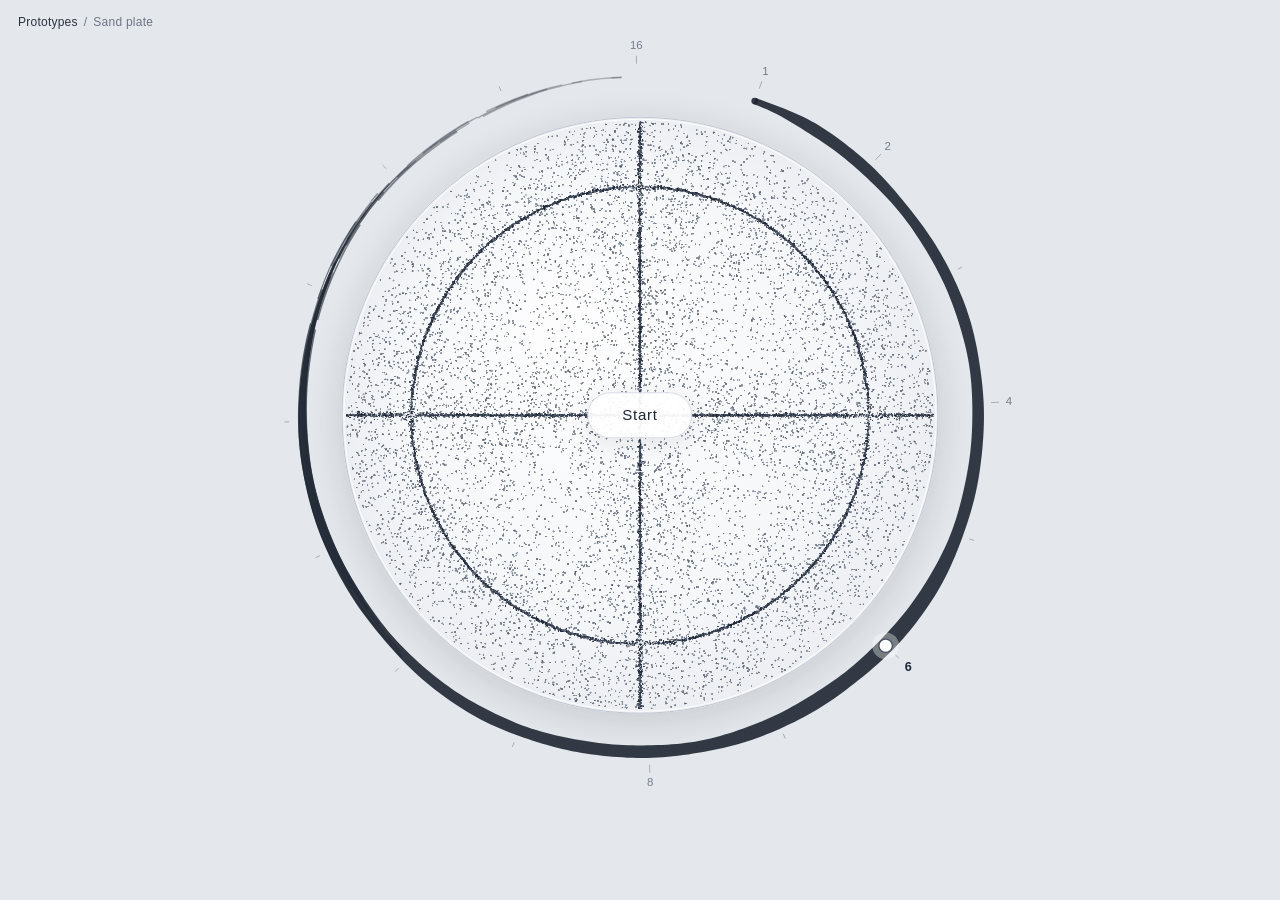
==== prototypes/plate/index.html @ 2da8bfda "Add ambient instrument prototypes combined as three rooms Water, Sand and Glass share one audio sess" ====
<!doctype html>
<html lang="en">
  <head>
    <meta charset="utf-8" />
    <meta name="viewport" content="width=device-width, initial-scale=1, viewport-fit=cover" />
    <meta name="theme-color" content="#e4e7eb" />
    <title>Sand plate</title>
    <link rel="icon" href="data:," />
    <link rel="stylesheet" href="./style.css" />
  </head>
  <body>
    <canvas id="plate-layer" class="layer" aria-hidden="true"></canvas>
    <canvas id="guide-layer" class="layer" aria-hidden="true"></canvas>
    <canvas id="sand-layer" class="layer" aria-hidden="true"></canvas>
    <canvas
      id="ring-layer"
      class="layer interactive"
      tabindex="0"
      role="application"
      aria-label="Sand plate. Drag through the sand to play. Drag the ring to choose an overtone of the drone. Tap to strike. Arrow keys change the overtone."
    ></canvas>

    <header class="top">
      <nav id="crumb" class="crumb" aria-label="Breadcrumb">
        <a href="../index.html">Prototypes</a>
        <span aria-hidden="true">/</span>
        <span>Sand plate</span>
      </nav>
      <p id="readout" class="readout" aria-live="polite">Harmonic 6 · 660 Hz</p>
    </header>

    <button id="start" class="start" type="button">Start</button>

    <div id="dock" class="dock">
      <div class="hint">
        <p>Drag through the sand to play. Tap to strike.</p>
        <p>The ring picks one overtone of the drone. The sand settles where the plate is still.</p>
      </div>
      <section class="strip" aria-label="Controls">
        <div class="field">
          <span class="field-label">Second</span>
          <div class="segmented" role="group" aria-label="Second string" data-control="second">
            <button type="button" data-value="pa">Pa <small>3/2</small></button>
            <button type="button" data-value="ma">Ma <small>4/3</small></button>
          </div>
        </div>
        <button id="breath" class="toggle" type="button" aria-pressed="false">Breath</button>
      </section>
    </div>

    <p id="notice" class="notice" role="status" hidden></p>

    <script type="module" src="./main.js"></script>
  </body>
</html>
---- prototypes/plate/style.css ----
:root {
  --page: #e4e7eb;
  --panel: #ffffff;
  --ink: #1e2633;
  --text: #2b3442;
  --muted: #6b7686;
  --line: #d7dce2;
  --segment: #eef1f4;
  --accent: #334155;
  color-scheme: light;
}

* {
  box-sizing: border-box;
}

html,
body {
  margin: 0;
  height: 100%;
}

body {
  background: var(--page);
  color: var(--text);
  font: 300 13px/1.3 -apple-system, BlinkMacSystemFont, "Helvetica Neue", "Segoe UI", Roboto, Arial, sans-serif;
  overflow: hidden;
  overscroll-behavior: none;
  -webkit-font-smoothing: antialiased;
  -webkit-tap-highlight-color: transparent;
  -webkit-user-select: none;
  user-select: none;
}

.layer {
  position: fixed;
  inset: 0;
  width: 100%;
  height: 100%;
  display: block;
  pointer-events: none;
}

.layer.interactive {
  pointer-events: auto;
  touch-action: none;
  outline: none;
}

.top {
  position: fixed;
  top: 0;
  left: 0;
  right: 0;
  z-index: 2;
  display: grid;
  grid-template-columns: 1fr auto 1fr;
  align-items: center;
  padding: max(14px, env(safe-area-inset-top)) 18px 0;
  pointer-events: none;
}

.crumb {
  grid-column: 1;
  justify-self: start;
  display: flex;
  gap: 6px;
  font-size: 12px;
  letter-spacing: 0.02em;
  color: var(--muted);
  white-space: nowrap;
  pointer-events: auto;
}

.crumb a {
  color: var(--text);
  text-decoration: none;
}

.crumb a:hover {
  text-decoration: underline;
  text-underline-offset: 3px;
}

.readout {
  grid-column: 2;
  margin: 0;
  font-size: 13px;
  font-weight: 400;
  font-variant-numeric: tabular-nums;
  color: var(--ink);
  white-space: nowrap;
  transition: opacity 1.2s ease;
}

.start {
  position: fixed;
  left: 50%;
  top: 45%;
  z-index: 3;
  transform: translate(-50%, -50%);
  padding: 12px 34px;
  border: 1px solid var(--line);
  border-radius: 999px;
  background: rgba(255, 255, 255, 0.94);
  color: var(--ink);
  font: inherit;
  font-size: 15px;
  font-weight: 400;
  letter-spacing: 0.05em;
  box-shadow: 0 6px 24px rgba(30, 41, 59, 0.1);
  cursor: pointer;
  transition:
    opacity 0.7s ease,
    border-color 0.3s ease,
    box-shadow 0.3s ease;
}

.start:hover {
  border-color: #b9c2cc;
  box-shadow: 0 8px 28px rgba(30, 41, 59, 0.14);
}

.start.leaving {
  opacity: 0;
  pointer-events: none;
}

.dock {
  position: fixed;
  left: 0;
  right: 0;
  bottom: 0;
  z-index: 2;
  display: flex;
  flex-direction: column;
  align-items: center;
  gap: 10px;
  padding: 0 12px calc(14px + env(safe-area-inset-bottom));
  pointer-events: none;
  transition: opacity 1.2s ease;
}

body:not(.started) .dock,
body:not(.started) .readout {
  opacity: 0;
  visibility: hidden;
}

.hint {
  max-width: 40em;
  text-wrap: balance;
  font-size: 12px;
  text-align: center;
  color: var(--muted);
}

.hint p {
  margin: 0;
}

.hint p + p {
  margin-top: 2px;
}

.strip {
  display: flex;
  flex-wrap: wrap;
  justify-content: center;
  align-items: center;
  gap: 10px 20px;
  max-width: min(100%, 1060px);
  padding: 8px 16px;
  border: 1px solid rgba(203, 210, 219, 0.75);
  border-radius: 14px;
  background: var(--panel);
  box-shadow: 0 4px 18px rgba(30, 41, 59, 0.06);
  pointer-events: auto;
  touch-action: manipulation;
}

.field {
  display: flex;
  align-items: center;
  gap: 8px;
}

.field-label {
  font-size: 11px;
  letter-spacing: 0.04em;
  color: var(--muted);
}

.segmented {
  display: inline-flex;
  padding: 2px;
  border-radius: 9px;
  background: var(--segment);
}

.segmented button {
  min-width: 32px;
  padding: 6px 10px;
  border: 0;
  border-radius: 7px;
  background: transparent;
  color: var(--muted);
  font: inherit;
  font-size: 12.5px;
  white-space: nowrap;
  cursor: pointer;
  transition:
    background 0.35s ease,
    color 0.35s ease,
    box-shadow 0.35s ease;
}

.segmented button[aria-pressed="true"] {
  background: #ffffff;
  color: var(--ink);
  box-shadow: 0 1px 3px rgba(30, 41, 59, 0.12);
}

.segmented small {
  margin-left: 2px;
  font-size: 10px;
  opacity: 0.7;
}

.toggle {
  display: inline-flex;
  align-items: center;
  gap: 7px;
  padding: 6px 13px;
  border: 1px solid var(--line);
  border-radius: 999px;
  background: #ffffff;
  color: var(--muted);
  font: inherit;
  font-size: 12.5px;
  cursor: pointer;
  transition:
    border-color 0.4s ease,
    color 0.4s ease;
}

.toggle::before {
  content: "";
  width: 6px;
  height: 6px;
  border-radius: 50%;
  background: #cbd2da;
  transition: background 0.4s ease;
}

.toggle[aria-pressed="true"] {
  border-color: #94a3b8;
  color: var(--ink);
}

.toggle[aria-pressed="true"]::before {
  background: var(--accent);
}

:focus-visible {
  outline: 2px solid #94a3b8;
  outline-offset: 2px;
}

.notice {
  position: fixed;
  left: 50%;
  top: 56px;
  z-index: 4;
  transform: translateX(-50%);
  margin: 0;
  padding: 8px 14px;
  border: 1px solid var(--line);
  border-radius: 10px;
  background: var(--panel);
  color: var(--text);
  font-size: 12.5px;
}

@media (max-width: 640px) {
  .top {
    grid-template-columns: auto 1fr;
    gap: 12px;
  }

  .crumb + .readout {
    justify-self: end;
  }

  .dock {
    padding: 0 10px calc(10px + env(safe-area-inset-bottom));
    gap: 8px;
  }

  .hint {
    font-size: 11px;
  }

  .strip {
    gap: 8px 14px;
    padding: 8px 12px;
  }

  .segmented button {
    padding: 6px 9px;
  }
}
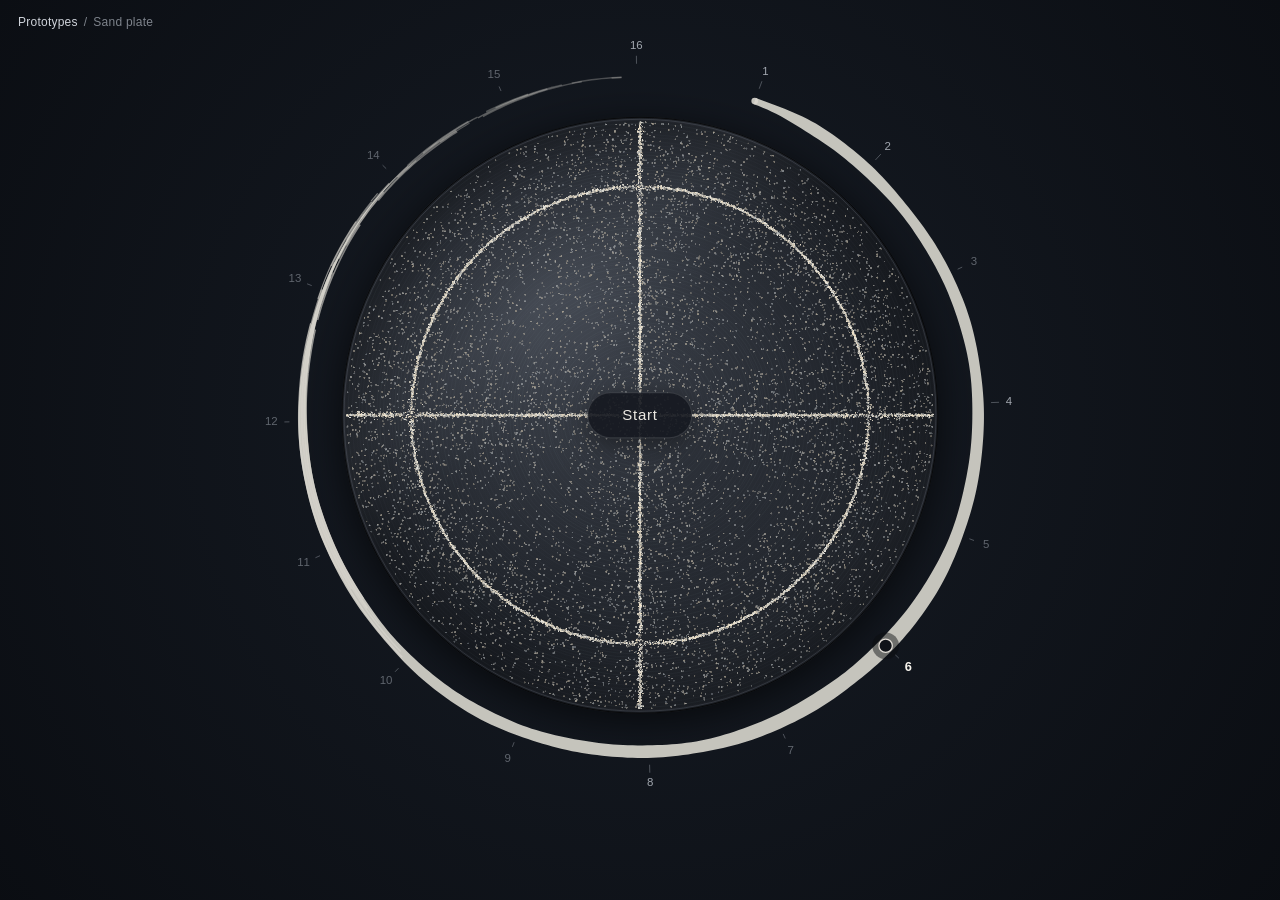
==== commit b85f3765: "Add auto play, themes, stone resonance and overtone bells Water's sound now depends on the stones pl" ====
--- a/prototypes/plate/index.html
+++ b/prototypes/plate/index.html
@@ -1,9 +1,9 @@
 <!doctype html>
-<html lang="en">
+<html lang="en" data-theme="dark">
   <head>
     <meta charset="utf-8" />
     <meta name="viewport" content="width=device-width, initial-scale=1, viewport-fit=cover" />
-    <meta name="theme-color" content="#e4e7eb" />
+    <meta name="theme-color" content="#07090d" />
     <title>Sand plate</title>
     <link rel="icon" href="data:," />
     <link rel="stylesheet" href="./style.css" />
@@ -17,7 +17,7 @@
       class="layer interactive"
       tabindex="0"
       role="application"
-      aria-label="Sand plate. Drag through the sand to play. Drag the ring to choose an overtone of the drone. Tap to strike. Arrow keys change the overtone."
+      aria-label="Sand plate. Drag through the sand to play. Tap to strike. Drag or tap the ring to play an overtone of the root note. Arrow keys change the overtone."
     ></canvas>
 
     <header class="top">
@@ -26,15 +26,17 @@
         <span aria-hidden="true">/</span>
         <span>Sand plate</span>
       </nav>
-      <p id="readout" class="readout" aria-live="polite">Harmonic 6 · 660 Hz</p>
+      <p id="readout" class="readout" aria-live="polite">
+        <span id="readout-name" class="readout-name">Overtone 6</span><span class="readout-sep readout-sep-first" aria-hidden="true"> · </span><span id="readout-meaning" class="readout-meaning">two octaves + fifth</span><span class="readout-sep" aria-hidden="true"> · </span><span id="readout-frequency">660 Hz</span>
+      </p>
     </header>
 
     <button id="start" class="start" type="button">Start</button>
 
     <div id="dock" class="dock">
       <div class="hint">
-        <p>Drag through the sand to play. Tap to strike.</p>
-        <p>The ring picks one overtone of the drone. The sand settles where the plate is still.</p>
+        <p>Drag through the sand to play.</p>
+        <p>The ring plays the notes hidden inside the root note. Each one shakes the plate into its own figure.</p>
       </div>
       <section class="strip" aria-label="Controls">
         <div class="field">
@@ -44,6 +46,7 @@
             <button type="button" data-value="ma">Ma <small>4/3</small></button>
           </div>
         </div>
+        <button id="overtone" class="toggle" type="button" aria-pressed="true">Overtone</button>
         <button id="breath" class="toggle" type="button" aria-pressed="false">Breath</button>
       </section>
     </div>
--- a/prototypes/plate/style.css
+++ b/prototypes/plate/style.css
@@ -1,12 +1,47 @@
-:root {
+:root,
+:root[data-theme="dark"] {
+  --page: #07090d;
+  --panel: rgba(17, 20, 26, 0.68);
+  --panel-line: rgba(255, 255, 255, 0.08);
+  --panel-shadow: 0 8px 28px rgba(0, 0, 0, 0.35);
+  --ink: #ece9e2;
+  --text: #cfd3da;
+  --muted: rgba(196, 202, 212, 0.62);
+  --line: rgba(255, 255, 255, 0.13);
+  --line-strong: rgba(236, 230, 216, 0.42);
+  --segment: rgba(255, 255, 255, 0.05);
+  --selected: rgba(255, 255, 255, 0.13);
+  --selected-shadow: 0 1px 3px rgba(0, 0, 0, 0.3);
+  --button: rgba(255, 255, 255, 0.04);
+  --dot: rgba(255, 255, 255, 0.2);
+  --accent: #ebe4d4;
+  --focus: rgba(220, 224, 232, 0.55);
+  --start: rgba(22, 26, 33, 0.92);
+  --start-shadow: 0 6px 24px rgba(0, 0, 0, 0.4);
+  --start-shadow-hover: 0 8px 28px rgba(0, 0, 0, 0.5);
+  color-scheme: dark;
+}
+
+:root[data-theme="light"] {
   --page: #e4e7eb;
   --panel: #ffffff;
+  --panel-line: rgba(203, 210, 219, 0.75);
+  --panel-shadow: 0 4px 18px rgba(30, 41, 59, 0.06);
   --ink: #1e2633;
   --text: #2b3442;
   --muted: #6b7686;
   --line: #d7dce2;
+  --line-strong: #94a3b8;
   --segment: #eef1f4;
+  --selected: #ffffff;
+  --selected-shadow: 0 1px 3px rgba(30, 41, 59, 0.12);
+  --button: #ffffff;
+  --dot: #cbd2da;
   --accent: #334155;
+  --focus: #94a3b8;
+  --start: rgba(255, 255, 255, 0.94);
+  --start-shadow: 0 6px 24px rgba(30, 41, 59, 0.1);
+  --start-shadow-hover: 0 8px 28px rgba(30, 41, 59, 0.14);
   color-scheme: light;
 }
 
@@ -23,6 +58,9 @@
 body {
   background: var(--page);
   color: var(--text);
+  transition:
+    background-color 0.8s ease,
+    color 0.8s ease;
   font: 300 13px/1.3 -apple-system, BlinkMacSystemFont, "Helvetica Neue", "Segoe UI", Roboto, Arial, sans-serif;
   overflow: hidden;
   overscroll-behavior: none;
@@ -90,7 +128,15 @@
   font-variant-numeric: tabular-nums;
   color: var(--ink);
   white-space: nowrap;
-  transition: opacity 1.2s ease;
+  transition:
+    opacity 1.2s ease,
+    color 0.8s ease;
+}
+
+.readout-meaning,
+.readout-sep {
+  color: var(--muted);
+  transition: color 0.8s ease;
 }
 
 .start {
@@ -102,13 +148,13 @@
   padding: 12px 34px;
   border: 1px solid var(--line);
   border-radius: 999px;
-  background: rgba(255, 255, 255, 0.94);
+  background: var(--start);
   color: var(--ink);
   font: inherit;
   font-size: 15px;
   font-weight: 400;
   letter-spacing: 0.05em;
-  box-shadow: 0 6px 24px rgba(30, 41, 59, 0.1);
+  box-shadow: var(--start-shadow);
   cursor: pointer;
   transition:
     opacity 0.7s ease,
@@ -117,8 +163,8 @@
 }
 
 .start:hover {
-  border-color: #b9c2cc;
-  box-shadow: 0 8px 28px rgba(30, 41, 59, 0.14);
+  border-color: var(--line-strong);
+  box-shadow: var(--start-shadow-hover);
 }
 
 .start.leaving {
@@ -148,11 +194,12 @@
 }
 
 .hint {
-  max-width: 40em;
+  max-width: 48em;
   text-wrap: balance;
   font-size: 12px;
   text-align: center;
   color: var(--muted);
+  transition: color 0.8s ease;
 }
 
 .hint p {
@@ -171,12 +218,18 @@
   gap: 10px 20px;
   max-width: min(100%, 1060px);
   padding: 8px 16px;
-  border: 1px solid rgba(203, 210, 219, 0.75);
+  border: 1px solid var(--panel-line);
   border-radius: 14px;
   background: var(--panel);
-  box-shadow: 0 4px 18px rgba(30, 41, 59, 0.06);
+  box-shadow: var(--panel-shadow);
+  -webkit-backdrop-filter: blur(12px);
+  backdrop-filter: blur(12px);
   pointer-events: auto;
   touch-action: manipulation;
+  transition:
+    background-color 0.8s ease,
+    border-color 0.8s ease,
+    box-shadow 0.8s ease;
 }
 
 .field {
@@ -196,6 +249,7 @@
   padding: 2px;
   border-radius: 9px;
   background: var(--segment);
+  transition: background-color 0.8s ease;
 }
 
 .segmented button {
@@ -216,9 +270,9 @@
 }
 
 .segmented button[aria-pressed="true"] {
-  background: #ffffff;
+  background: var(--selected);
   color: var(--ink);
-  box-shadow: 0 1px 3px rgba(30, 41, 59, 0.12);
+  box-shadow: var(--selected-shadow);
 }
 
 .segmented small {
@@ -234,13 +288,14 @@
   padding: 6px 13px;
   border: 1px solid var(--line);
   border-radius: 999px;
-  background: #ffffff;
+  background: var(--button);
   color: var(--muted);
   font: inherit;
   font-size: 12.5px;
   cursor: pointer;
   transition:
     border-color 0.4s ease,
+    background-color 0.8s ease,
     color 0.4s ease;
 }
 
@@ -249,12 +304,12 @@
   width: 6px;
   height: 6px;
   border-radius: 50%;
-  background: #cbd2da;
+  background: var(--dot);
   transition: background 0.4s ease;
 }
 
 .toggle[aria-pressed="true"] {
-  border-color: #94a3b8;
+  border-color: var(--line-strong);
   color: var(--ink);
 }
 
@@ -263,7 +318,7 @@
 }
 
 :focus-visible {
-  outline: 2px solid #94a3b8;
+  outline: 2px solid var(--focus);
   outline-offset: 2px;
 }
 
@@ -288,8 +343,38 @@
     gap: 12px;
   }
 
+  .readout {
+    grid-column: 1 / -1;
+    justify-self: center;
+    display: flex;
+    flex-wrap: wrap;
+    justify-content: center;
+    line-height: 1.4;
+  }
+
   .crumb + .readout {
+    grid-column: 2;
     justify-self: end;
+    justify-content: flex-end;
+  }
+
+  .readout-sep {
+    margin: 0 0.3em;
+  }
+
+  .readout-sep-first {
+    display: none;
+  }
+
+  .readout-meaning {
+    order: 1;
+    flex-basis: 100%;
+    text-align: center;
+    font-size: 12px;
+  }
+
+  .crumb + .readout .readout-meaning {
+    text-align: right;
   }
 
   .dock {
@@ -310,3 +395,22 @@
     padding: 6px 9px;
   }
 }
+
+@media (max-width: 420px) {
+  .strip {
+    gap: 8px 10px;
+    padding: 7px 10px;
+  }
+
+  .field {
+    gap: 6px;
+  }
+
+  .segmented button {
+    padding: 6px 7px;
+  }
+
+  .toggle {
+    padding: 6px 10px;
+  }
+}
